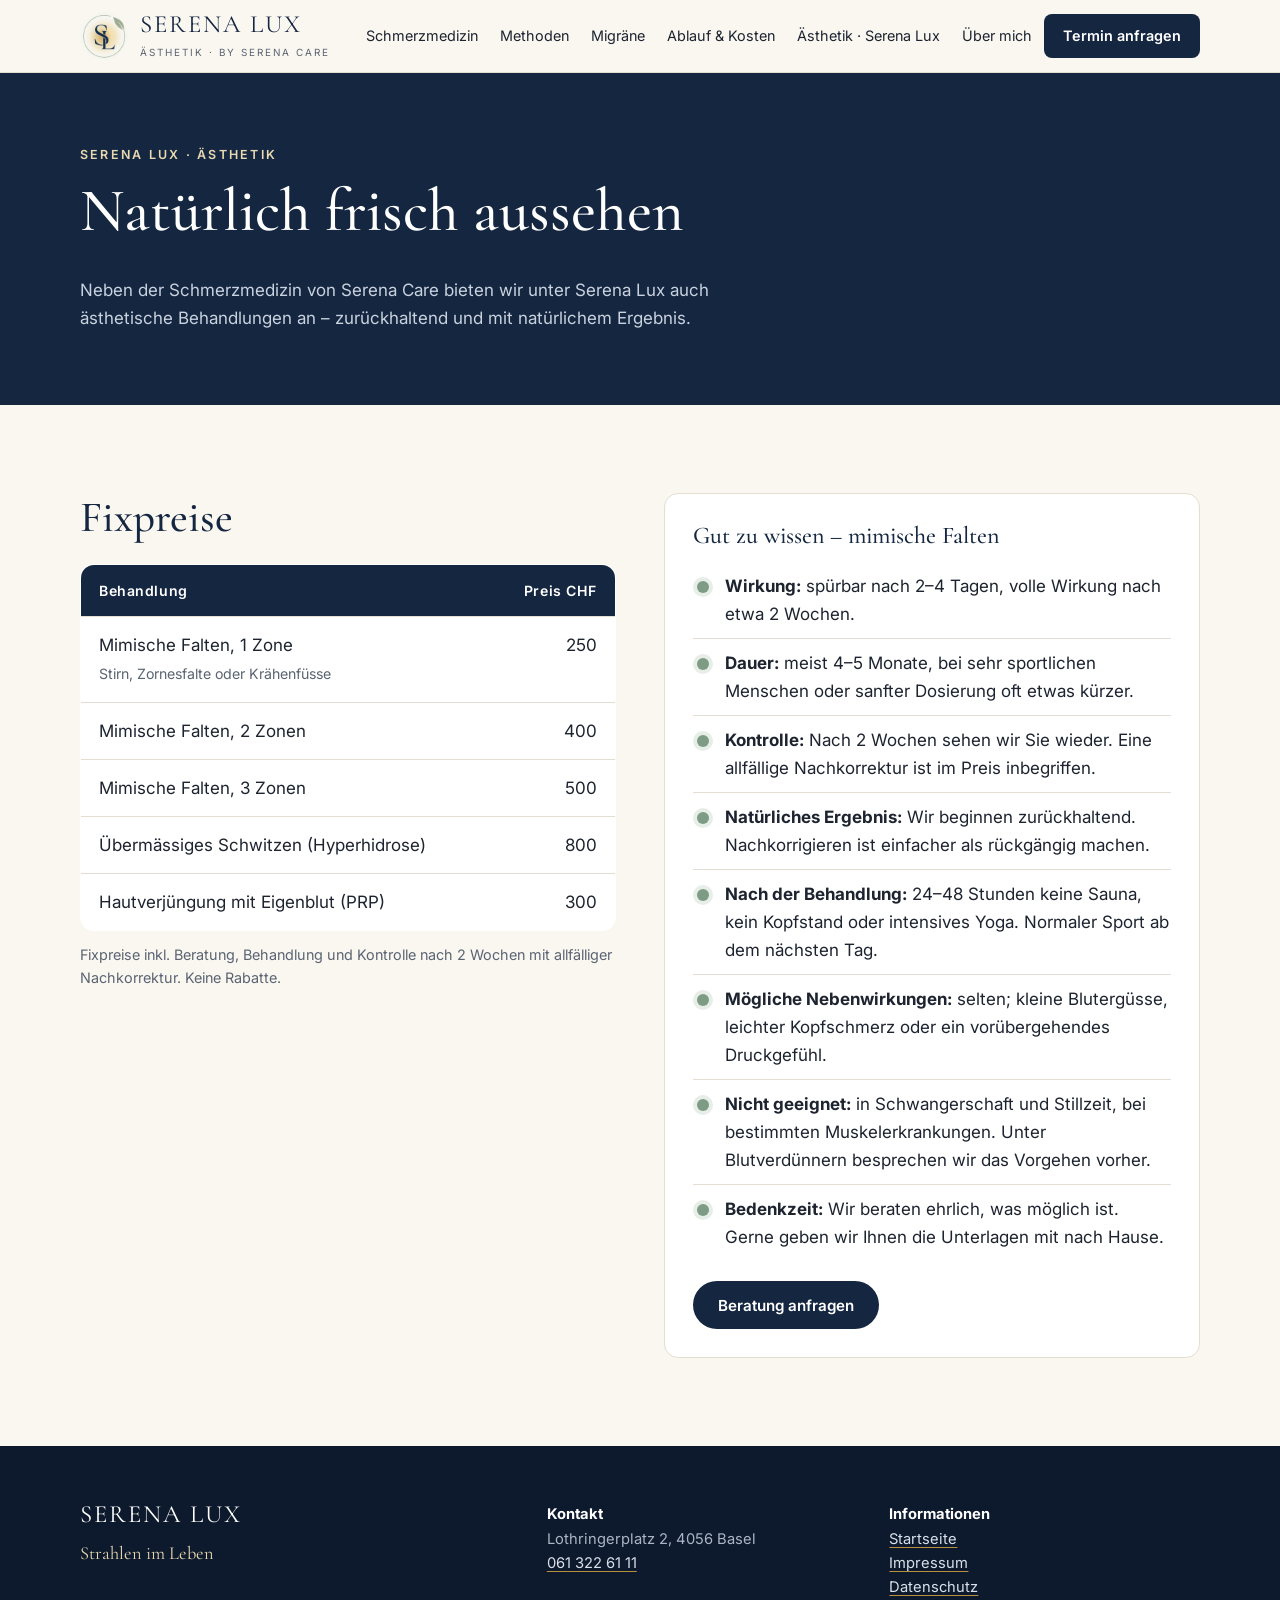
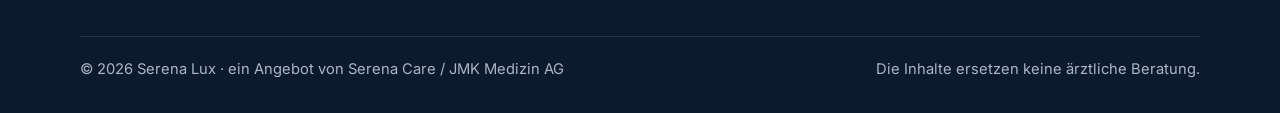
==== lux/index.html @ 547d163d "Umbenennung: Serena Care als Hauptmarke, Ästhetik als Serena Lux unter /lux; Hyaluron-Ästhetik entfe" ====
<!doctype html>
<html lang="de">
<head>
<meta charset="utf-8">
<meta name="robots" content="noindex, nofollow"><!-- Testversion: vor Livegang entfernen -->
<meta name="viewport" content="width=device-width, initial-scale=1">
<title>Serena Lux – Ästhetik in Basel</title>
<meta name="description" content="Ästhetische Behandlungen bei Serena Lux in Basel: mimische Falten, übermässiges Schwitzen, Hautverjüngung mit Eigenblut – zurückhaltend und natürlich. Fixpreise.">
<link rel="icon" href="../assets/img/favicon.png" type="image/png">
<link rel="preconnect" href="https://fonts.googleapis.com">
<link rel="preconnect" href="https://fonts.gstatic.com" crossorigin>
<link href="https://fonts.googleapis.com/css2?family=Cormorant+Garamond:ital,wght@0,500;0,600;1,500&family=Inter:wght@400;500;600&display=swap" rel="stylesheet">
<link rel="stylesheet" href="../assets/css/style.css?v=8">
</head>
<body>
<a class="skip" href="#main">Zum Inhalt springen</a>
<header class="site-header">
  <div class="container header-inner">
    <a class="brand" href="../index.html">
      <img src="../assets/img/logo-mark.png" alt="" width="44" height="44">
      <span><span class="brand-name">SERENA LUX</span><span class="brand-sub">Ästhetik · by Serena Care</span></span>
    </a>
    <button class="nav-toggle" aria-controls="nav" aria-expanded="false" aria-label="Menü öffnen">
      <svg width="22" height="22" viewBox="0 0 24 24" fill="none" stroke="currentColor" stroke-width="2" stroke-linecap="round" aria-hidden="true"><path d="M3 6h18M3 12h18M3 18h18"/></svg>
    </button>
    <nav class="nav" id="nav" aria-label="Hauptnavigation">
      <a href="../index.html#schmerzmedizin">Schmerzmedizin</a>
      <a href="../index.html#methoden">Methoden</a>
      <a href="../index.html#migraene">Migräne</a>
      <a href="../index.html#ablauf">Ablauf & Kosten</a>
      <a href="./" aria-current="page">Ästhetik · Serena Lux</a>
      <a href="../index.html#ueber-mich">Über mich</a>
      <a class="btn btn--primary" href="../index.html#termin">Termin anfragen</a>
    </nav>
  </div>
</header>

<main id="main">
<section class="page-hero">
  <div class="container">
    <span class="eyebrow">Serena Lux · Ästhetik</span>
    <h1>Natürlich frisch aussehen</h1>
    <p>Neben der Schmerzmedizin von Serena Care bieten wir unter Serena Lux auch ästhetische Behandlungen an – zurückhaltend und mit natürlichem Ergebnis.</p>
  </div>
</section>

<section class="section">
  <div class="container grid-2">
    <div>
      <h2>Fixpreise</h2>
      <div class="table-wrap">
        <table class="price-table">
          <thead><tr><th>Behandlung</th><th>Preis CHF</th></tr></thead>
          <tbody>
            <tr><td>Mimische Falten, 1 Zone<br><small style="color:var(--muted)">Stirn, Zornesfalte oder Krähenfüsse</small></td><td>250</td></tr>
            <tr><td>Mimische Falten, 2 Zonen</td><td>400</td></tr>
            <tr><td>Mimische Falten, 3 Zonen</td><td>500</td></tr>
            <tr><td>Übermässiges Schwitzen (Hyperhidrose)</td><td>800</td></tr>
                                    <tr><td>Hautverjüngung mit Eigenblut (PRP)</td><td>300</td></tr>
          </tbody>
        </table>
      </div>
      <p style="font-size:.9rem;color:var(--muted);margin-top:12px">Fixpreise inkl. Beratung, Behandlung und Kontrolle nach 2 Wochen mit allfälliger Nachkorrektur. Keine Rabatte.</p>
    </div>
    <div class="card">
      <h3>Gut zu wissen – mimische Falten</h3>
      <ul class="check-list">
        <li><strong>Wirkung:</strong> spürbar nach 2–4 Tagen, volle Wirkung nach etwa 2 Wochen.</li>
        <li><strong>Dauer:</strong> meist 4–5 Monate, bei sehr sportlichen Menschen oder sanfter Dosierung oft etwas kürzer.</li>
        <li><strong>Kontrolle:</strong> Nach 2 Wochen sehen wir Sie wieder. Eine allfällige Nachkorrektur ist im Preis inbegriffen.</li>
        <li><strong>Natürliches Ergebnis:</strong> Wir beginnen zurückhaltend. Nachkorrigieren ist einfacher als rückgängig machen.</li>
        <li><strong>Nach der Behandlung:</strong> 24–48 Stunden keine Sauna, kein Kopfstand oder intensives Yoga. Normaler Sport ab dem nächsten Tag.</li>
        <li><strong>Mögliche Nebenwirkungen:</strong> selten; kleine Blutergüsse, leichter Kopfschmerz oder ein vorübergehendes Druckgefühl.</li>
        <li><strong>Nicht geeignet:</strong> in Schwangerschaft und Stillzeit, bei bestimmten Muskelerkrankungen. Unter Blutverdünnern besprechen wir das Vorgehen vorher.</li>
        <li><strong>Bedenkzeit:</strong> Wir beraten ehrlich, was möglich ist. Gerne geben wir Ihnen die Unterlagen mit nach Hause.</li>
      </ul>
      <a class="btn btn--primary" href="../index.html#termin" style="margin-top:20px">Beratung anfragen</a>
    </div>
  </div>
</section>
</main>

<footer class="site-footer">
  <div class="container">
    <div class="footer-grid">
      <div><span class="brand-name">SERENA LUX</span><div class="tagline">Strahlen im Leben</div></div>
      <div><strong style="color:#fff">Kontakt</strong><br>Lothringerplatz 2, 4056 Basel<br><a href="tel:+41613226111">061 322 61 11</a></div>
      <div><strong style="color:#fff">Informationen</strong><br><a href="../index.html">Startseite</a><br><a href="../impressum.html">Impressum</a><br><a href="../datenschutz.html">Datenschutz</a></div>
    </div>
    <div class="footer-bottom"><span>© <span id="year">2026</span> Serena Lux · ein Angebot von Serena Care / JMK Medizin AG</span><span>Die Inhalte ersetzen keine ärztliche Beratung.</span></div>
  </div>
</footer>
<script src="../assets/js/main.js?v=8"></script>
</body>
</html>
---- assets/css/style.css ----
/* =========================================================
   Serena Lux – Stylesheet
   Farben & Schriften zentral hier ändern (Marke austauschbar)
   ========================================================= */
:root{
  --navy:#142640;
  --navy-2:#1E3556;
  --gold:#B8913E;
  --gold-soft:#E9D9B0;
  --gold-text:#7A5B1C;
  --sage:#7E9B86;
  --sage-soft:#E6EEE7;
  --ivory:#FAF7F1;
  --white:#FFFFFF;
  --ink:#1D2430;
  --muted:#5A6472;
  --line:#E4DED2;
  --radius:14px;
  --serif:'Cormorant Garamond', Georgia, 'Times New Roman', serif;
  --sans:'Inter', system-ui, -apple-system, 'Segoe UI', Roboto, sans-serif;
  --max:1160px;
}
*{box-sizing:border-box}
html{scroll-behavior:smooth}
body{margin:0;font-family:var(--sans);color:var(--ink);background:var(--ivory);line-height:1.65;font-size:17px;-webkit-font-smoothing:antialiased}
img,video{max-width:100%;display:block}
a{color:var(--navy);text-decoration-color:var(--gold);text-underline-offset:3px}
a:hover{color:var(--gold-text)}
h1,h2,h3{font-family:var(--serif);font-weight:500;color:var(--navy);line-height:1.15;margin:0 0 .5em}
h1{font-size:clamp(2.3rem,5vw,3.8rem)}
h2{font-size:clamp(1.9rem,3.6vw,2.7rem)}
h3{font-size:1.5rem}
p{margin:0 0 1em}
.container{max-width:var(--max);margin:0 auto;padding:0 20px}
.eyebrow{font-size:.78rem;letter-spacing:.18em;text-transform:uppercase;color:var(--gold-text);font-weight:600;margin-bottom:.8em;display:block}
.lead{font-size:1.15rem;color:var(--muted);max-width:720px}
.section{padding:88px 0}
.section--white{background:var(--white)}
.section--navy{background:var(--navy);color:#E8ECF2}
.section--navy h2,.section--navy h3{color:#fff}
.section--sage{background:var(--sage-soft)}
.skip{position:absolute;left:-999px;top:0;background:#fff;padding:8px 12px;z-index:99}
.skip:focus{left:8px}

/* ---------- Header ---------- */
.site-header{position:sticky;top:0;z-index:50;background:rgba(250,247,241,.94);backdrop-filter:blur(8px);border-bottom:1px solid var(--line)}
.header-inner{display:flex;align-items:center;justify-content:space-between;gap:16px;min-height:72px}
.brand{display:flex;align-items:center;gap:12px;text-decoration:none;color:var(--navy)}
.brand img{width:48px;height:48px;border-radius:50%}
.brand-name{font-family:var(--serif);font-size:1.55rem;letter-spacing:.08em;line-height:1}
.brand-sub{display:block;font-family:var(--sans);font-size:.62rem;letter-spacing:.2em;text-transform:uppercase;color:var(--muted);margin-top:4px}
.nav{display:flex;align-items:center;gap:2px;flex-wrap:nowrap}
.nav a{text-decoration:none;font-size:.9rem;color:var(--ink);padding:10px 10px;border-radius:8px;white-space:nowrap}
.nav a:hover{background:var(--sage-soft);color:var(--navy)}
.nav-toggle{display:none;background:none;border:1px solid var(--line);border-radius:10px;width:46px;height:46px;cursor:pointer;color:var(--navy)}
.btn{display:inline-flex;align-items:center;justify-content:center;gap:8px;min-height:48px;padding:0 24px;border-radius:999px;font-weight:600;font-size:.95rem;text-decoration:none;border:1px solid transparent;cursor:pointer;font-family:var(--sans)}
.btn--primary{background:var(--navy);color:#fff}
.btn--primary:hover{background:var(--navy-2);color:#fff}
.btn--gold{background:var(--gold);color:#fff}
.btn--gold:hover{background:#9F7C33;color:#fff}
.btn--ghost{border-color:currentColor;color:var(--navy);background:transparent}
.btn--ghost:hover{background:var(--navy);color:#fff}
.nav .btn{padding:0 18px;min-height:44px;color:#fff}
.nav .btn:hover{background:var(--navy-2);color:#fff}

@media (max-width:1180px){
  .nav-toggle{display:inline-flex;align-items:center;justify-content:center}
  .nav{display:none;position:absolute;left:0;right:0;top:72px;background:var(--ivory);flex-direction:column;align-items:stretch;padding:12px 20px 20px;border-bottom:1px solid var(--line)}
  .nav.open{display:flex}
  .nav a{padding:12px}
  .nav .btn{margin-top:8px}
}

/* ---------- Hero ---------- */
.hero{position:relative;height:88vh;min-height:520px;overflow:hidden;color:#fff;background:#0D1A2D;display:flex;align-items:flex-end}
.hero-videos video{position:absolute;inset:0;width:100%;height:100%;object-fit:cover;opacity:0;transition:opacity 1.2s ease}
.hero-videos video.is-active{opacity:1}
.hero::after{content:"";position:absolute;left:0;right:0;bottom:0;height:45%;background:linear-gradient(0deg,rgba(13,26,45,.7) 0%,rgba(13,26,45,0) 100%);pointer-events:none}
.hero .container{position:relative;z-index:1;padding-bottom:56px;width:100%}
.hero h1{color:#fff;font-size:clamp(1.6rem,3vw,2.4rem);margin:6px 0 18px;text-shadow:0 2px 12px rgba(0,0,0,.35)}
.hero .eyebrow{color:var(--gold-soft);font-size:.72rem;text-shadow:0 1px 6px rgba(0,0,0,.4)}
.hero-dots{position:absolute;z-index:1;right:24px;bottom:24px;display:flex;gap:8px}
.hero-dots span{width:8px;height:8px;border-radius:50%;background:rgba(255,255,255,.45)}
.hero-dots span.on{background:var(--gold)}
.intro h2{max-width:820px}
.intro .pillar strong{color:var(--navy)}
.intro .pillar span{color:var(--muted)}
.hero .btn--ghost{color:#fff}
.hero .btn--ghost:hover{background:#fff;color:var(--navy)}
.pillars{display:grid;grid-template-columns:repeat(3,minmax(0,1fr));gap:16px;margin-top:48px;max-width:860px}
.pillar{border-top:1px solid rgba(233,217,176,.5);padding-top:14px}
.pillar strong{display:block;color:var(--gold-soft);font-family:var(--serif);font-size:1.35rem;font-weight:500}
.pillar span{font-size:.92rem;color:#C9D2DE}
@media (max-width:700px){.pillars{grid-template-columns:1fr}}

/* ---------- Layout helpers ---------- */
.grid-2{display:grid;grid-template-columns:repeat(2,minmax(0,1fr));gap:48px;align-items:start}
.grid-3{display:grid;grid-template-columns:repeat(3,minmax(0,1fr));gap:24px}
@media (max-width:900px){.grid-2,.grid-3{grid-template-columns:1fr;gap:28px}}
.card{background:var(--white);border:1px solid var(--line);border-radius:var(--radius);padding:28px}
.section--white .card{background:var(--ivory)}
.check-list{list-style:none;padding:0;margin:0}
.check-list li{position:relative;padding:10px 0 10px 32px;border-bottom:1px solid var(--line)}
.check-list li:last-child{border-bottom:0}
.check-list li::before{content:"";position:absolute;left:4px;top:19px;width:12px;height:12px;border-radius:50%;background:var(--sage);box-shadow:0 0 0 4px var(--sage-soft)}
.note{background:var(--sage-soft);border-radius:var(--radius);padding:20px 24px;color:var(--ink)}
.note strong{color:var(--navy)}

/* ---------- Stufen ---------- */
.steps{display:grid;grid-template-columns:repeat(3,minmax(0,1fr));gap:20px;margin-top:36px;counter-reset:s}
.step{background:rgba(255,255,255,.06);border:1px solid rgba(233,217,176,.25);border-radius:var(--radius);padding:28px}
.step-num{font-family:var(--serif);font-size:3rem;color:var(--gold-soft);line-height:1}
.step h3{margin-top:.4em}
.step .tag{display:inline-block;font-size:.75rem;letter-spacing:.08em;text-transform:uppercase;background:rgba(233,217,176,.15);color:var(--gold-soft);padding:4px 10px;border-radius:999px;margin-bottom:10px}
.step p{color:#C9D2DE;margin:0}
@media (max-width:900px){.steps{grid-template-columns:1fr}}

/* ---------- Methoden ---------- */
.method{display:grid;grid-template-columns:minmax(0,1.1fr) minmax(0,1fr);gap:40px;align-items:center;padding:40px 0;border-bottom:1px solid var(--line)}
.method:last-child{border-bottom:0}
.method:nth-child(even) .media{order:2}
.media{border-radius:var(--radius);overflow:hidden;aspect-ratio:16/9;background:radial-gradient(90% 90% at 50% 40%,#2C4A74,#0F1E33);position:relative}
.media video{width:100%;height:100%;object-fit:cover}
.media-ph{position:absolute;inset:0;display:flex;align-items:center;justify-content:center;color:var(--gold-soft);font-size:.85rem;letter-spacing:.12em;text-transform:uppercase}
@media (max-width:900px){.method{grid-template-columns:1fr;gap:20px}.method:nth-child(even) .media{order:0}}

/* ---------- Studien ---------- */
.study{border-left:2px solid var(--gold-soft);padding:4px 0 4px 20px;margin-bottom:24px}
.study h3{font-size:1.25rem;margin-bottom:.3em}
.study p{margin-bottom:.4em}

/* ---------- Ablauf ---------- */
.flow{display:grid;grid-template-columns:repeat(3,minmax(0,1fr));gap:20px;margin:36px 0}
.flow .card h3{font-size:1.25rem}
.flow .num{font-family:var(--serif);color:var(--gold-text);font-size:1.6rem}
@media (max-width:900px){.flow{grid-template-columns:1fr 1fr}}
@media (max-width:560px){.flow{grid-template-columns:1fr}}

/* ---------- Preise ---------- */
.price-table{width:100%;border-collapse:collapse;background:var(--white);border-radius:var(--radius);overflow:hidden;border:1px solid var(--line)}
.price-table th,.price-table td{padding:14px 18px;text-align:left;border-bottom:1px solid var(--line);vertical-align:top}
.price-table th{background:var(--navy);color:#fff;font-weight:600;font-size:.88rem;letter-spacing:.04em}
.price-table td:last-child,.price-table th:last-child{text-align:right;white-space:nowrap}
.price-table tr:last-child td{border-bottom:0}
.table-wrap{overflow-x:auto}

/* ---------- Über mich ---------- */
.portrait{aspect-ratio:4/5;border-radius:var(--radius);background:linear-gradient(160deg,var(--sage-soft),#D9D2C3);display:flex;align-items:center;justify-content:center;color:var(--muted);font-size:.9rem;overflow:hidden}
.portrait img{width:100%;height:100%;object-fit:cover}
.facts{display:flex;flex-wrap:wrap;gap:8px;margin-top:16px}
.facts span{background:var(--sage-soft);color:var(--navy);padding:6px 12px;border-radius:999px;font-size:.85rem}

/* ---------- Formular ---------- */
.form{display:grid;gap:18px}
.form-row{display:grid;grid-template-columns:1fr 1fr;gap:18px}
@media (max-width:640px){.form-row{grid-template-columns:1fr}}
label{display:block;font-weight:600;font-size:.9rem;margin-bottom:6px;color:var(--navy)}
input,select,textarea{width:100%;font:inherit;font-size:1rem;padding:12px 14px;border:1px solid #CFC7B8;border-radius:10px;background:#fff;color:var(--ink);min-height:48px}
textarea{min-height:120px;resize:vertical}
input:focus,select:focus,textarea:focus{outline:2px solid var(--gold);outline-offset:1px;border-color:var(--gold)}
.choice{display:grid;gap:12px}
.choice label{display:flex;gap:12px;align-items:flex-start;font-weight:500;background:#fff;border:1px solid #CFC7B8;border-radius:12px;padding:14px 16px;cursor:pointer;margin:0}
.choice input{width:20px;height:20px;min-height:0;margin-top:3px;accent-color:var(--navy)}
.choice small{display:block;color:var(--muted);font-weight:400;margin-top:4px}
.hp{position:absolute;left:-9999px}
.form-msg{padding:14px 18px;border-radius:10px;display:none}
.form-msg.ok{display:block;background:var(--sage-soft);color:var(--navy)}
.form-msg.err{display:block;background:#FBE9E7;color:#8A2B1A}
.info-list{list-style:none;padding:0;margin:0 0 24px}
.info-list li{padding:6px 0}
.info-list strong{display:inline-block;min-width:120px;color:var(--navy)}

/* ---------- Footer ---------- */
.site-footer{background:#0D1A2D;color:#AAB6C6;padding:56px 0 32px;font-size:.92rem}
.site-footer a{color:#D9E0EA}
.footer-grid{display:grid;grid-template-columns:1.4fr 1fr 1fr;gap:32px}
.site-footer .brand-name{color:#fff}
.site-footer .tagline{color:var(--gold-soft);font-family:var(--serif);font-size:1.15rem;margin-top:8px}
.footer-bottom{border-top:1px solid rgba(255,255,255,.1);margin-top:36px;padding-top:20px;display:flex;justify-content:space-between;flex-wrap:wrap;gap:12px}
@media (max-width:800px){.footer-grid{grid-template-columns:1fr}}

/* ---------- Unterseiten ---------- */
.page-hero{background:var(--navy);color:#fff;padding:72px 0 56px}
.page-hero h1{color:#fff}
.page-hero p{color:#C9D2DE;max-width:680px}
.page-hero .eyebrow{color:var(--gold-soft)}
.prose{max-width:780px}
.prose h2{font-size:1.8rem;margin-top:1.6em}
.prose ul{padding-left:1.2em}

/* Hintergrund-Video (Partikel) */
.section--bgvideo{position:relative;overflow:hidden}
.section--bgvideo .bg-video{position:absolute;inset:0;width:100%;height:100%;object-fit:cover;opacity:.35;pointer-events:none}
.section--bgvideo::after{content:"";position:absolute;inset:0;background:linear-gradient(180deg,rgba(20,38,64,.55),rgba(20,38,64,.8));pointer-events:none}
.section--bgvideo .container{position:relative;z-index:1}
.media--wide{margin:8px 0 32px;max-height:520px}
.intro .pillar{border-top-color:var(--gold)}

/* Hero: kein Play-Knopf, auch Bild-Modus */
.hero-videos img{position:absolute;inset:0;width:100%;height:100%;object-fit:cover;opacity:0;transition:opacity 1.2s ease}
.hero-videos img.is-active{opacity:1}
.hero-videos video::-webkit-media-controls,
.hero-videos video::-webkit-media-controls-start-playback-button,
.hero-videos video::-webkit-media-controls-overlay-play-button{display:none!important;-webkit-appearance:none}
.hero-videos{pointer-events:none}

.titles{list-style:none;padding:0;margin:8px 0 20px;color:var(--navy)}
.titles li{padding:6px 0;border-bottom:1px solid rgba(20,38,64,.08);font-size:1rem}
.titles li strong{font-weight:600}

.media--film video{object-fit:contain;background:#0b1626}
#migraene .method{align-items:center}

.brand-sub{white-space:nowrap}
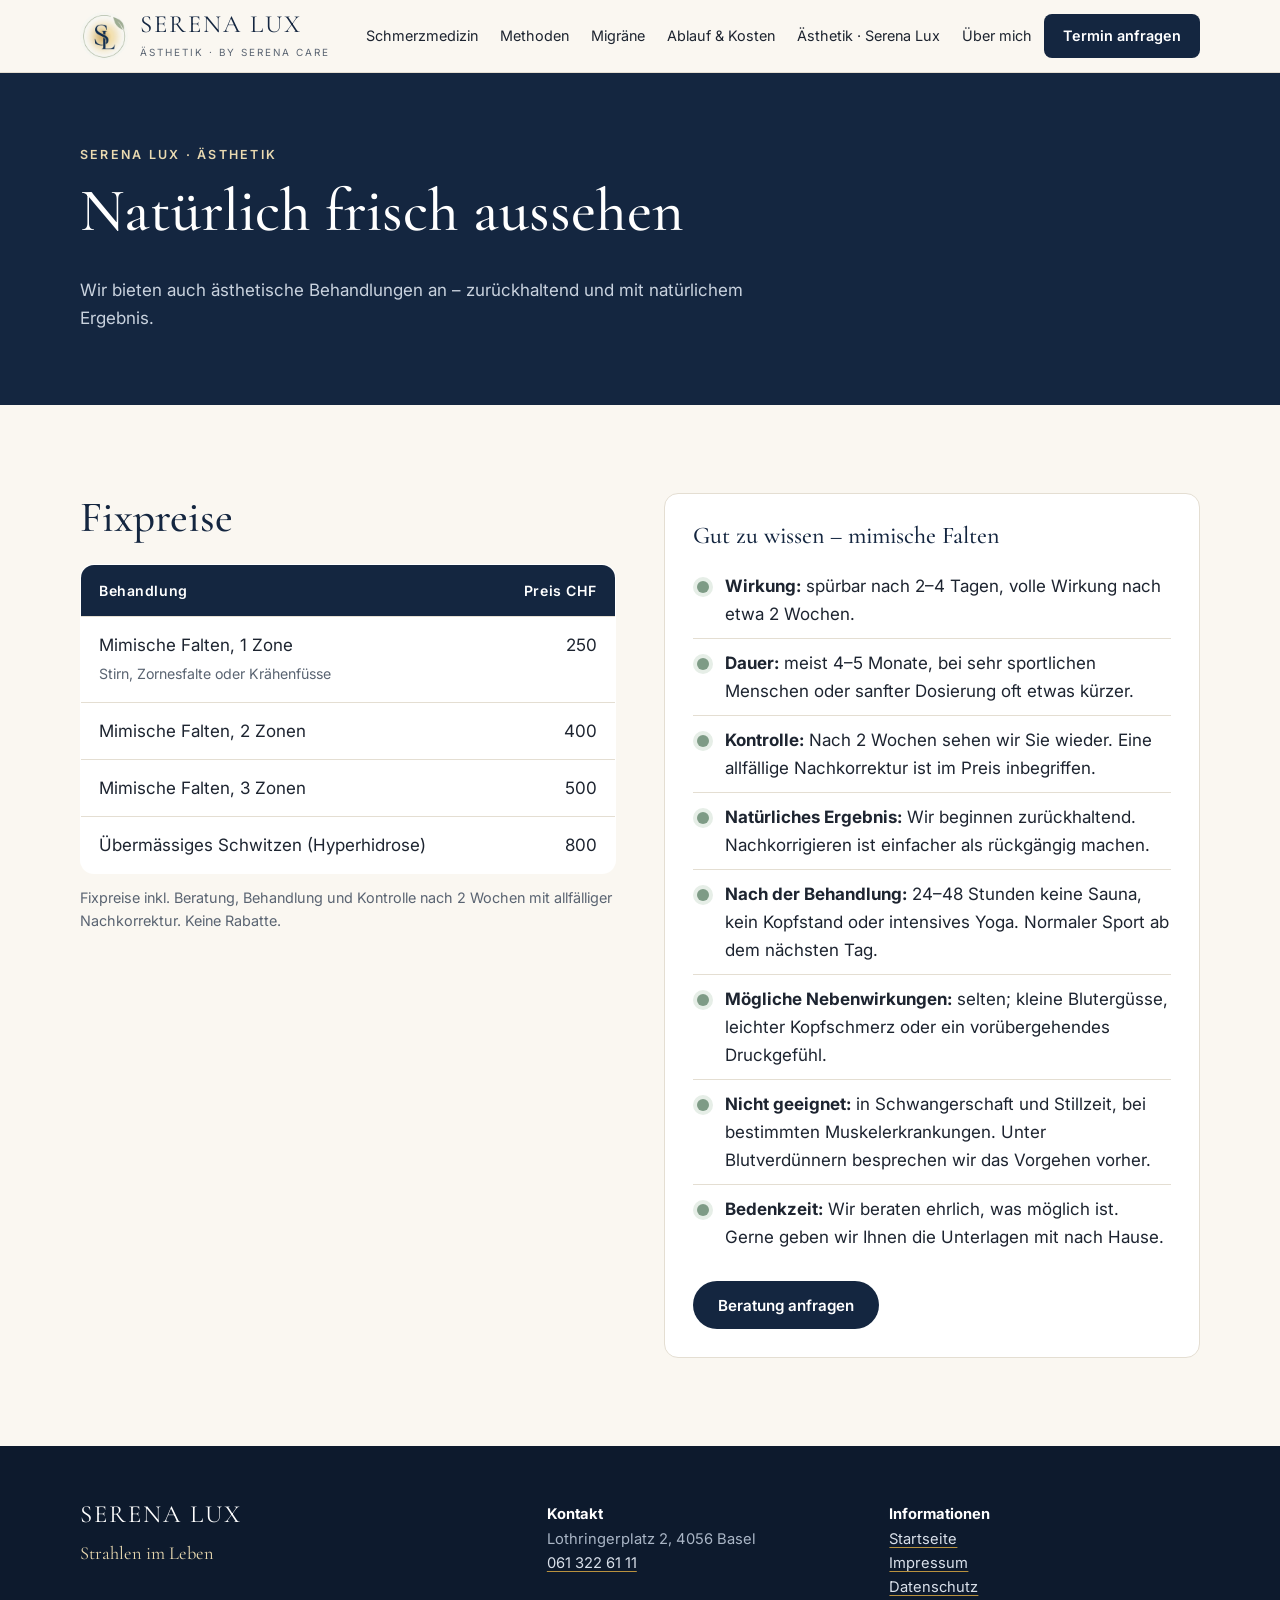
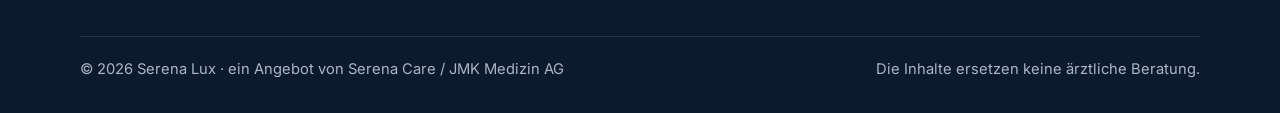
==== commit 76493813: "Serena Lux: Einleitung vereinfacht, Hautverjüngung (PRP) entfernt Co-Authored-By: Claude Opus 5.5 <n" ====
--- a/lux/index.html
+++ b/lux/index.html
@@ -5,7 +5,7 @@
 <meta name="robots" content="noindex, nofollow"><!-- Testversion: vor Livegang entfernen -->
 <meta name="viewport" content="width=device-width, initial-scale=1">
 <title>Serena Lux – Ästhetik in Basel</title>
-<meta name="description" content="Ästhetische Behandlungen bei Serena Lux in Basel: mimische Falten, übermässiges Schwitzen, Hautverjüngung mit Eigenblut – zurückhaltend und natürlich. Fixpreise.">
+<meta name="description" content="Ästhetische Behandlungen bei Serena Lux in Basel: mimische Falten und übermässiges Schwitzen – zurückhaltend und natürlich. Fixpreise.">
 <link rel="icon" href="../assets/img/favicon.png" type="image/png">
 <link rel="preconnect" href="https://fonts.googleapis.com">
 <link rel="preconnect" href="https://fonts.gstatic.com" crossorigin>
@@ -17,7 +17,7 @@
 <header class="site-header">
   <div class="container header-inner">
     <a class="brand" href="../index.html">
-      <img src="../assets/img/logo-mark.png" alt="" width="44" height="44">
+      <img src="../assets/img/logo-mark-lux.png" alt="" width="44" height="44">
       <span><span class="brand-name">SERENA LUX</span><span class="brand-sub">Ästhetik · by Serena Care</span></span>
     </a>
     <button class="nav-toggle" aria-controls="nav" aria-expanded="false" aria-label="Menü öffnen">
@@ -40,7 +40,7 @@
   <div class="container">
     <span class="eyebrow">Serena Lux · Ästhetik</span>
     <h1>Natürlich frisch aussehen</h1>
-    <p>Neben der Schmerzmedizin von Serena Care bieten wir unter Serena Lux auch ästhetische Behandlungen an – zurückhaltend und mit natürlichem Ergebnis.</p>
+    <p>Wir bieten auch ästhetische Behandlungen an – zurückhaltend und mit natürlichem Ergebnis.</p>
   </div>
 </section>
 
@@ -56,7 +56,6 @@
             <tr><td>Mimische Falten, 2 Zonen</td><td>400</td></tr>
             <tr><td>Mimische Falten, 3 Zonen</td><td>500</td></tr>
             <tr><td>Übermässiges Schwitzen (Hyperhidrose)</td><td>800</td></tr>
-                                    <tr><td>Hautverjüngung mit Eigenblut (PRP)</td><td>300</td></tr>
           </tbody>
         </table>
       </div>
